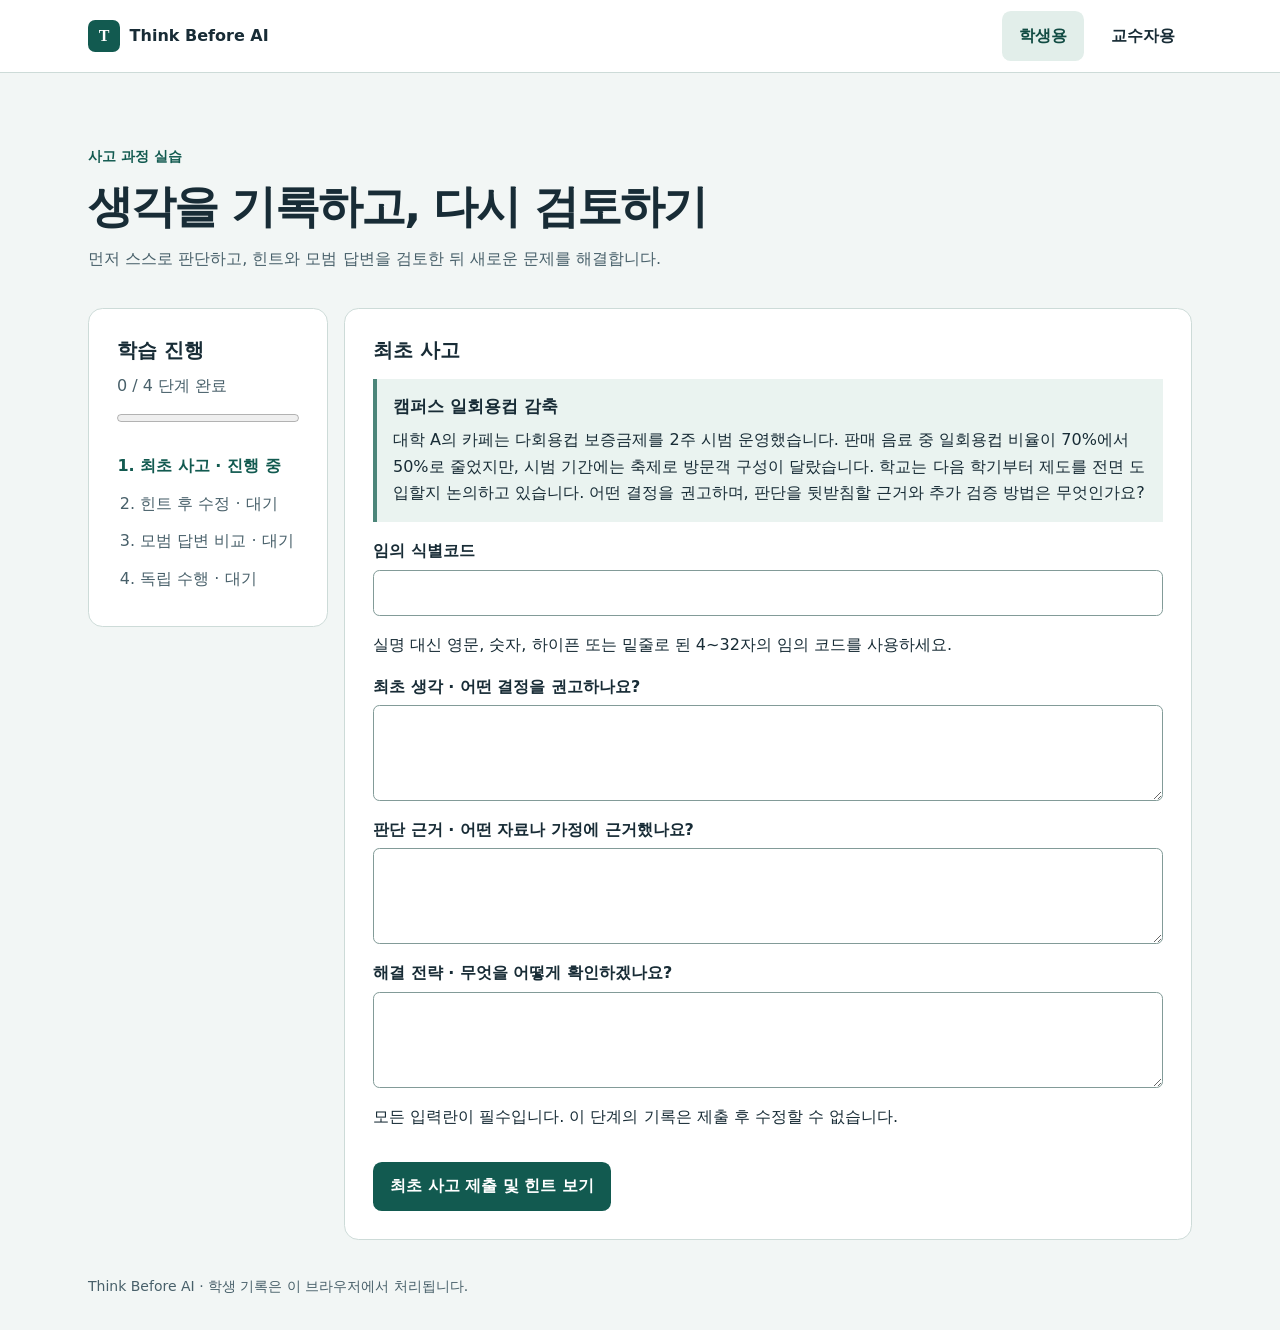
==== index.html @ c9b4195a "Publish Think Before AI" ====
<!doctype html>
<html lang="ko">
<head>
  <meta charset="utf-8">
  <meta name="viewport" content="width=device-width, initial-scale=1">
  <meta name="description" content="사고 과정과 독립 수행을 기록하고 평가하는 학습 도구">
  <title>Think Before AI</title>
  <link rel="stylesheet" href="./styles.css">
  <script defer src="./assignment.js"></script>
  <script defer src="./app.js"></script>
</head>
<body>
<header class="top"><div class="wrap bar">
  <a class="brand" href="./"><span class="mark" aria-hidden="true">T</span> Think Before AI</a>
  <div class="tabs" role="tablist" aria-label="사용자 화면">
    <button id="student-tab" role="tab" aria-controls="student" aria-selected="true">학생용</button>
    <button id="teacher-tab" role="tab" aria-controls="teacher" aria-selected="false" tabindex="-1">교수자용</button>
  </div>
</div></header>
<main class="wrap">
  <section id="student" role="tabpanel" aria-labelledby="student-tab">
    <div class="hero">
      <p class="eyebrow">사고 과정 실습</p>
      <h1>생각을 기록하고, 다시 검토하기</h1>
      <p>먼저 스스로 판단하고, 힌트와 모범 답변을 검토한 뒤 새로운 문제를 해결합니다.</p>
    </div>
    <div class="layout">
      <aside class="card progress">
        <h2>학습 진행</h2>
        <p id="progress-label" aria-live="polite"></p>
        <progress id="meter" max="4" value="0" aria-label="완료한 학습 단계"></progress>
        <ol id="steps"></ol>
      </aside>
      <div id="activity"></div>
    </div>
  </section>
  <section id="teacher" role="tabpanel" aria-labelledby="teacher-tab" hidden>
    <div class="hero">
      <p class="eyebrow">교수자 평가</p>
      <h1>사고 과정과 독립 수행 평가</h1>
      <p>학생의 기록을 근거로 수준을 선택하고 피드백을 작성하세요.</p>
    </div>
    <div class="card no-print">
      <h2>학생 기록 불러오기</h2>
      <label for="upload">학생 제출 JSON 파일 (최대 1 MiB)</label>
      <input id="upload" type="file" accept=".json,application/json" aria-describedby="import-status">
      <p id="import-status" role="status"></p>
    </div>
    <div id="assessment"></div>
  </section>
</main>
<footer class="wrap">Think Before AI · 학생 기록은 이 브라우저에서 처리됩니다.</footer>
</body>
</html>
---- styles.css ----
:root {
  color-scheme: light;
  --ink: #182c36;
  --muted: #48606a;
  --accent: #125a50;
  --line: #cddbd8;
  --wash: #f2f6f5;
  font-family: "Malgun Gothic", "Apple SD Gothic Neo", system-ui, sans-serif;
  color: var(--ink);
  background: var(--wash);
}
* { box-sizing: border-box; }
body { margin: 0; line-height: 1.65; }
[hidden] { display: none !important; }
.wrap { width: min(69rem, calc(100% - 2rem)); margin-inline: auto; }
.top { background: #fff; border-bottom: 1px solid var(--line); }
.bar, .tabs, .brand { display: flex; align-items: center; gap: .6rem; }
.bar { justify-content: space-between; min-height: 4.5rem; flex-wrap: wrap; padding-block: .55rem; }
.brand { color: inherit; text-decoration: none; font-weight: 800; }
.mark { display: grid; place-items: center; width: 2rem; height: 2rem; background: var(--accent); color: white; border-radius: .45rem; font-family: Georgia, serif; }
button, input, textarea, select { font: inherit; }
button { border: 1px solid transparent; border-radius: .55rem; background: var(--accent); color: white; font-weight: 700; padding: .65rem 1rem; cursor: pointer; min-height: 44px; }
button:disabled { opacity: .55; cursor: default; }
.tabs button { background: white; color: var(--ink); }
.tabs [aria-selected="true"] { background: #e2eeea; color: #114b43; }
:focus-visible { outline: 3px solid #176b9e; outline-offset: 3px; }
.hero { padding-block: clamp(1.6rem, 5vw, 3.9rem) 1.6rem; }
.hero p { margin: .6rem 0; color: var(--muted); }
.hero .eyebrow { color: var(--accent); font-weight: 800; font-size: .875rem; }
h1, h2, h3 { line-height: 1.3; margin: 0 0 .65rem; overflow-wrap: anywhere; }
h1 { font-size: clamp(1.7rem, 4vw, 2.8rem); letter-spacing: -.04em; }
h2 { font-size: 1.25rem; }
h3 { font-size: 1.06rem; }
.layout { display: grid; grid-template-columns: minmax(0, 15rem) minmax(0, 1fr); gap: 1rem; align-items: start; }
.card { background: white; border: 1px solid var(--line); border-radius: .9rem; padding: clamp(1rem, 3vw, 1.75rem); margin-bottom: 1rem; }
.progress p { margin: .35rem 0; color: var(--muted); }
progress { width: 100%; accent-color: var(--accent); }
ol { padding-left: 1.45rem; margin-bottom: 0; }
#steps li { padding-block: .35rem; color: var(--muted); }
#steps [aria-current] { color: var(--accent); font-weight: 800; }
.callout { background: #eaf3f0; border-left: 4px solid #4b8579; padding: 1rem; margin-block: 1rem; }
.callout p { margin: 0; }
label { display: block; font-weight: 700; margin: 1rem 0 .3rem; }
input, textarea, select { border: 1px solid #829b98; border-radius: .4rem; padding: .55rem .7rem; background: white; color: var(--ink); width: 100%; min-width: 0; }
textarea { display: block; min-height: 6rem; resize: vertical; }
form button, .actions { margin-top: 1rem; }
.actions { display: flex; flex-wrap: wrap; gap: .65rem; }
.record { white-space: pre-wrap; overflow-wrap: anywhere; }
details { border-top: 1px solid var(--line); padding: .75rem 0; }
summary { cursor: pointer; font-weight: 700; }
fieldset { min-width: 0; border: 1px solid var(--line); border-radius: .5rem; margin: 1.2rem 0; padding: 1rem; }
legend { font-weight: 800; padding-inline: .4rem; }
.rubric { margin-top: 1rem; }
.rubric li { margin-bottom: .5rem; }
.error { color: #a52229; font-weight: 650; }
.error:empty, #import-status:empty { display: none; }
footer { color: var(--muted); font-size: .875rem; padding-block: 1.2rem 2rem; }
@media (max-width: 700px) {
  .layout { grid-template-columns: minmax(0, 1fr); gap: 0; }
  #steps { display: grid; grid-template-columns: repeat(2, minmax(0, 1fr)); gap: 0 1.25rem; }
}
@media print {
  :root { background: white; color: black; }
  body:not(.printing) .top, footer, .no-print { display: none !important; }
  body.printing > :not(#print-report) { display: none !important; }
  #print-report { display: block !important; }
  .card { border: none; padding: 0; }
  h2, h3 { break-after: avoid; }
}
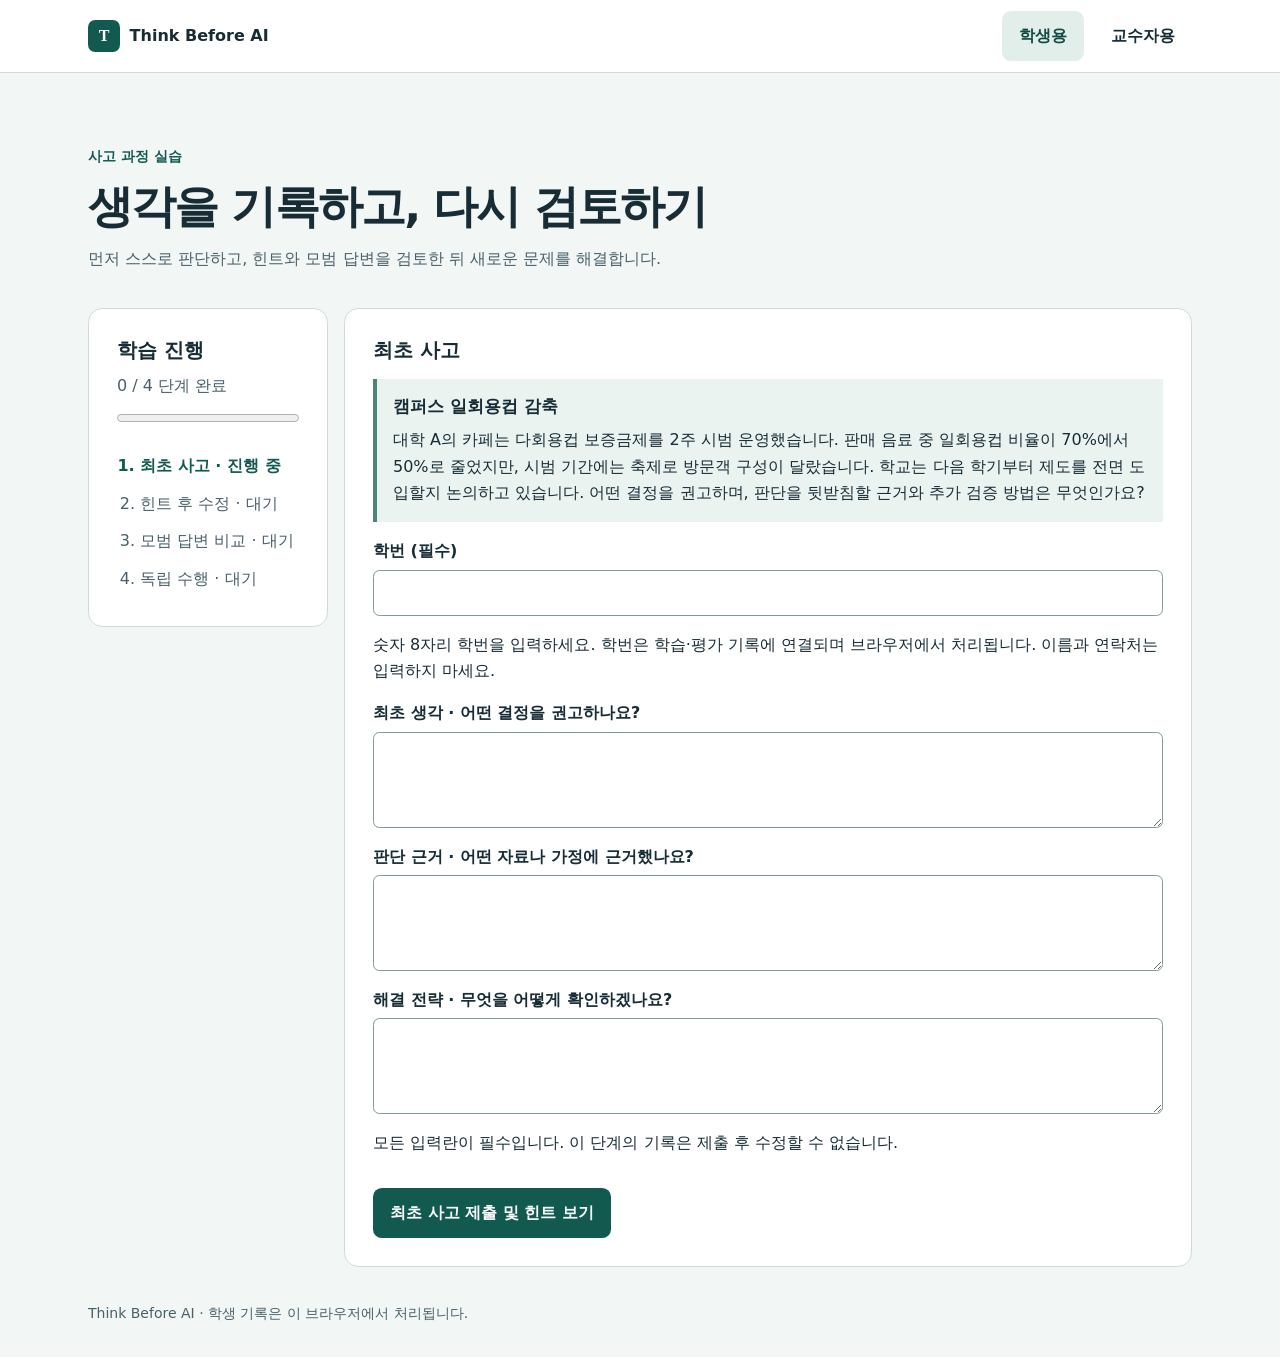
==== commit cd108cff: "Use student numbers and add privacy-aware exports" ====
--- a/index.html
+++ b/index.html
@@ -42,13 +42,21 @@
     </div>
     <div class="card no-print">
       <h2>학생 기록 불러오기</h2>
-      <label for="upload">학생 제출 JSON 파일 (최대 1 MiB)</label>
-      <input id="upload" type="file" accept=".json,application/json" aria-describedby="import-status">
-      <p id="import-status" role="status"></p>
+      <label for="upload">학생 제출 JSON 파일 (여러 개 선택 가능, 파일당 최대 1 MiB)</label>
+      <input id="upload" type="file" multiple accept=".json,application/json" aria-describedby="import-status">
+      <p id="import-status" role="status">미제출 · 학생 기록 파일을 불러오면 평가를 시작할 수 있습니다.</p>
     </div>
+    <section id="record-browser" class="card no-print" hidden>
+      <h2>학생 기록 검색</h2>
+      <label for="student-search">학번 검색</label>
+      <input id="student-search" type="search" autocomplete="off" aria-describedby="search-status">
+      <p id="search-status" role="status"></p>
+      <label for="student-record">평가할 기록</label>
+      <select id="student-record"></select>
+    </section>
     <div id="assessment"></div>
   </section>
 </main>
 <footer class="wrap">Think Before AI · 학생 기록은 이 브라우저에서 처리됩니다.</footer>
 </body>
-</html>
+</html>
--- a/styles.css
+++ b/styles.css
@@ -59,6 +59,49 @@
   .layout { grid-template-columns: minmax(0, 1fr); gap: 0; }
   #steps { display: grid; grid-template-columns: repeat(2, minmax(0, 1fr)); gap: 0 1.25rem; }
 }
+.secondary {
+  margin-top: 1rem;
+  background: white;
+  color: var(--accent);
+  border-color: var(--accent);
+}
+.status-guide { padding-inline-start: 1.4rem; }
+.status-guide li { margin-block: .35rem; }
+.evidence-layout, .grading-layout {
+  display: grid;
+  grid-template-columns: repeat(2, minmax(0, 1fr));
+  gap: 1rem;
+  align-items: start;
+}
+.criterion { padding: clamp(.75rem, 2.5vw, 1.3rem); }
+.criterion .rubric { margin-top: .5rem; }
+.criterion-evidence {
+  background: var(--wash);
+  border-radius: .55rem;
+  padding: .85rem;
+  overflow-wrap: anywhere;
+}
+.criterion-evidence .record { margin-bottom: 0; }
+.evidence-time {
+  font-size: .875rem;
+  color: var(--muted);
+  margin-block: .3rem;
+}
+.criterion-score {
+  margin-block: .55rem;
+  font-weight: 700;
+  font-variant-numeric: tabular-nums;
+}
+.assessment-total {
+  padding: .8rem 1rem;
+  background: #eaf3f0;
+  border-radius: .5rem;
+  font-weight: 800;
+  font-variant-numeric: tabular-nums;
+}
+@media (max-width: 700px) {
+  .evidence-layout, .grading-layout { grid-template-columns: minmax(0, 1fr); }
+}
 @media print {
   :root { background: white; color: black; }
   body:not(.printing) .top, footer, .no-print { display: none !important; }
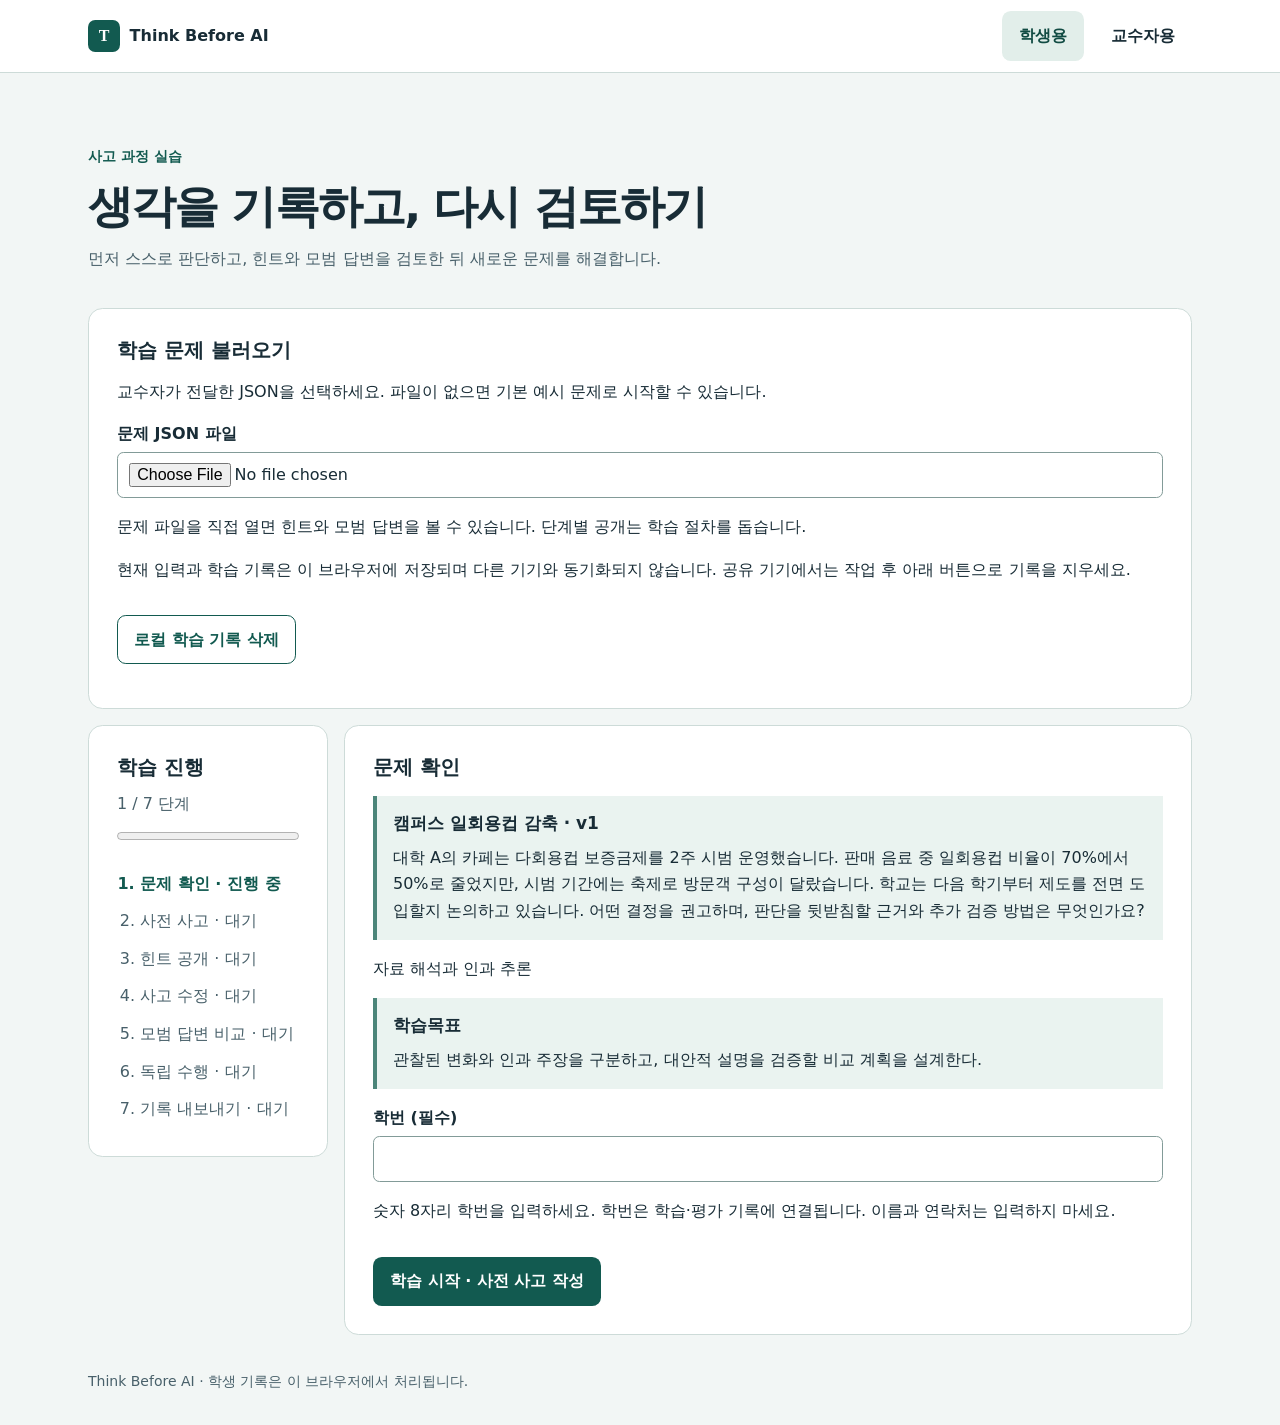
==== commit 294395f5: "Add versioned problem management and local learning records" ====
--- a/index.html
+++ b/index.html
@@ -8,6 +8,7 @@
   <link rel="stylesheet" href="./styles.css">
   <script defer src="./assignment.js"></script>
   <script defer src="./app.js"></script>
+  <script defer src="./problems.js"></script>
 </head>
 <body>
 <header class="top"><div class="wrap bar">
@@ -24,11 +25,21 @@
       <h1>생각을 기록하고, 다시 검토하기</h1>
       <p>먼저 스스로 판단하고, 힌트와 모범 답변을 검토한 뒤 새로운 문제를 해결합니다.</p>
     </div>
+    <section class="card">
+      <h2>학습 문제 불러오기</h2>
+      <p>교수자가 전달한 JSON을 선택하세요. 파일이 없으면 기본 예시 문제로 시작할 수 있습니다.</p>
+      <label for="student-problem-file">문제 JSON 파일</label>
+      <input id="student-problem-file" type="file" accept=".json,application/json">
+      <p>문제 파일을 직접 열면 힌트와 모범 답변을 볼 수 있습니다. 단계별 공개는 학습 절차를 돕습니다.</p>
+      <p>현재 입력과 학습 기록은 이 브라우저에 저장되며 다른 기기와 동기화되지 않습니다. 공유 기기에서는 작업 후 아래 버튼으로 기록을 지우세요.</p>
+      <button id="clear-student" class="secondary" type="button">로컬 학습 기록 삭제</button>
+      <p id="student-file-status" role="status"></p>
+    </section>
     <div class="layout">
       <aside class="card progress">
         <h2>학습 진행</h2>
         <p id="progress-label" aria-live="polite"></p>
-        <progress id="meter" max="4" value="0" aria-label="완료한 학습 단계"></progress>
+        <progress id="meter" max="7" value="0" aria-label="완료한 학습 단계"></progress>
         <ol id="steps"></ol>
       </aside>
       <div id="activity"></div>
@@ -41,7 +52,64 @@
       <p>학생의 기록을 근거로 수준을 선택하고 피드백을 작성하세요.</p>
     </div>
     <div class="card no-print">
+      <label for="review-menu">교수자 메뉴</label>
+      <select id="review-menu">
+        <option value="problems">문제 관리</option>
+        <option value="assessment">학생 기록 평가</option>
+      </select>
+    </div>
+    <section id="problem-manager" class="card no-print">
+      <h2>문제 관리</h2>
+      <p>문제는 현재 브라우저에 저장됩니다. 저장한 문제를 학생에게 배포하려면 JSON 파일을 전달하세요.</p>
+      <label for="problem-list">저장된 문제</label>
+      <select id="problem-list"></select>
+      <div class="actions">
+        <button id="new-problem" type="button">새 문제</button>
+        <button id="duplicate-problem" type="button">복제</button>
+        <button id="delete-problem" type="button">삭제</button>
+        <button id="preview-problem" type="button">저장본 미리보기</button>
+        <button id="export-problem" type="button">문제 JSON 다운로드</button>
+      </div>
+      <p>배포용 파일에는 힌트와 모범 답변이 들어 있습니다. 학생은 파일을 직접 열어 내용을 볼 수 있습니다.</p>
+      <div id="problem-preview" tabindex="-1" hidden></div>
+      <form id="problem-form">
+        <fieldset>
+          <legend>문제 등록 및 편집</legend>
+          <div id="problem-fields"></div>
+        </fieldset>
+        <fieldset>
+          <legend>학번 형식</legend>
+          <p>예를 들어 숫자 8자리는 [0-9]{8}, 영문 1자와 숫자 7자리는 [A-Z][0-9]{7}입니다.</p>
+          <label for="number-pattern">학번 패턴</label>
+          <input id="number-pattern" type="text" maxlength="120">
+          <label for="number-length">최대 길이</label>
+          <input id="number-length" type="number" min="1" max="40" step="1">
+          <label for="number-keyboard">모바일 키보드</label>
+          <select id="number-keyboard"><option value="numeric">숫자</option><option value="text">문자</option></select>
+          <label for="number-instructions">학번 입력 안내</label>
+          <input id="number-instructions" type="text" maxlength="200">
+        </fieldset>
+        <fieldset>
+          <legend>단계별 힌트</legend>
+          <label for="hint-count">힌트 개수 (1~10)</label>
+          <input id="hint-count" type="number" min="1" max="10" step="1">
+          <div id="hint-editor"></div>
+        </fieldset>
+        <fieldset>
+          <legend>문제별 평가 루브릭</legend>
+          <div id="rubric-editor"></div>
+          <p id="weight-total" role="status"></p>
+          <button id="restore-rubric" type="button">기본 루브릭 복원</button>
+        </fieldset>
+        <button id="save-problem" type="submit">문제 저장</button>
+        <p id="problem-status" role="status"></p>
+      </form>
+    </section>
+    <div id="teacher-assessment" hidden>
+    <div class="card no-print">
       <h2>학생 기록 불러오기</h2>
+      <p>평가는 현재 브라우저에 저장됩니다. 같은 제출 파일을 다시 불러오면 평가를 이어갈 수 있습니다. 제출 파일을 공개 GitHub 저장소에 올리지 마세요.</p>
+      <button id="clear-evaluations" type="button" class="secondary">로컬 평가와 불러온 기록 삭제</button>
       <label for="upload">학생 제출 JSON 파일 (여러 개 선택 가능, 파일당 최대 1 MiB)</label>
       <input id="upload" type="file" multiple accept=".json,application/json" aria-describedby="import-status">
       <p id="import-status" role="status">미제출 · 학생 기록 파일을 불러오면 평가를 시작할 수 있습니다.</p>
@@ -55,6 +123,7 @@
       <select id="student-record"></select>
     </section>
     <div id="assessment"></div>
+    </div>
   </section>
 </main>
 <footer class="wrap">Think Before AI · 학생 기록은 이 브라우저에서 처리됩니다.</footer>
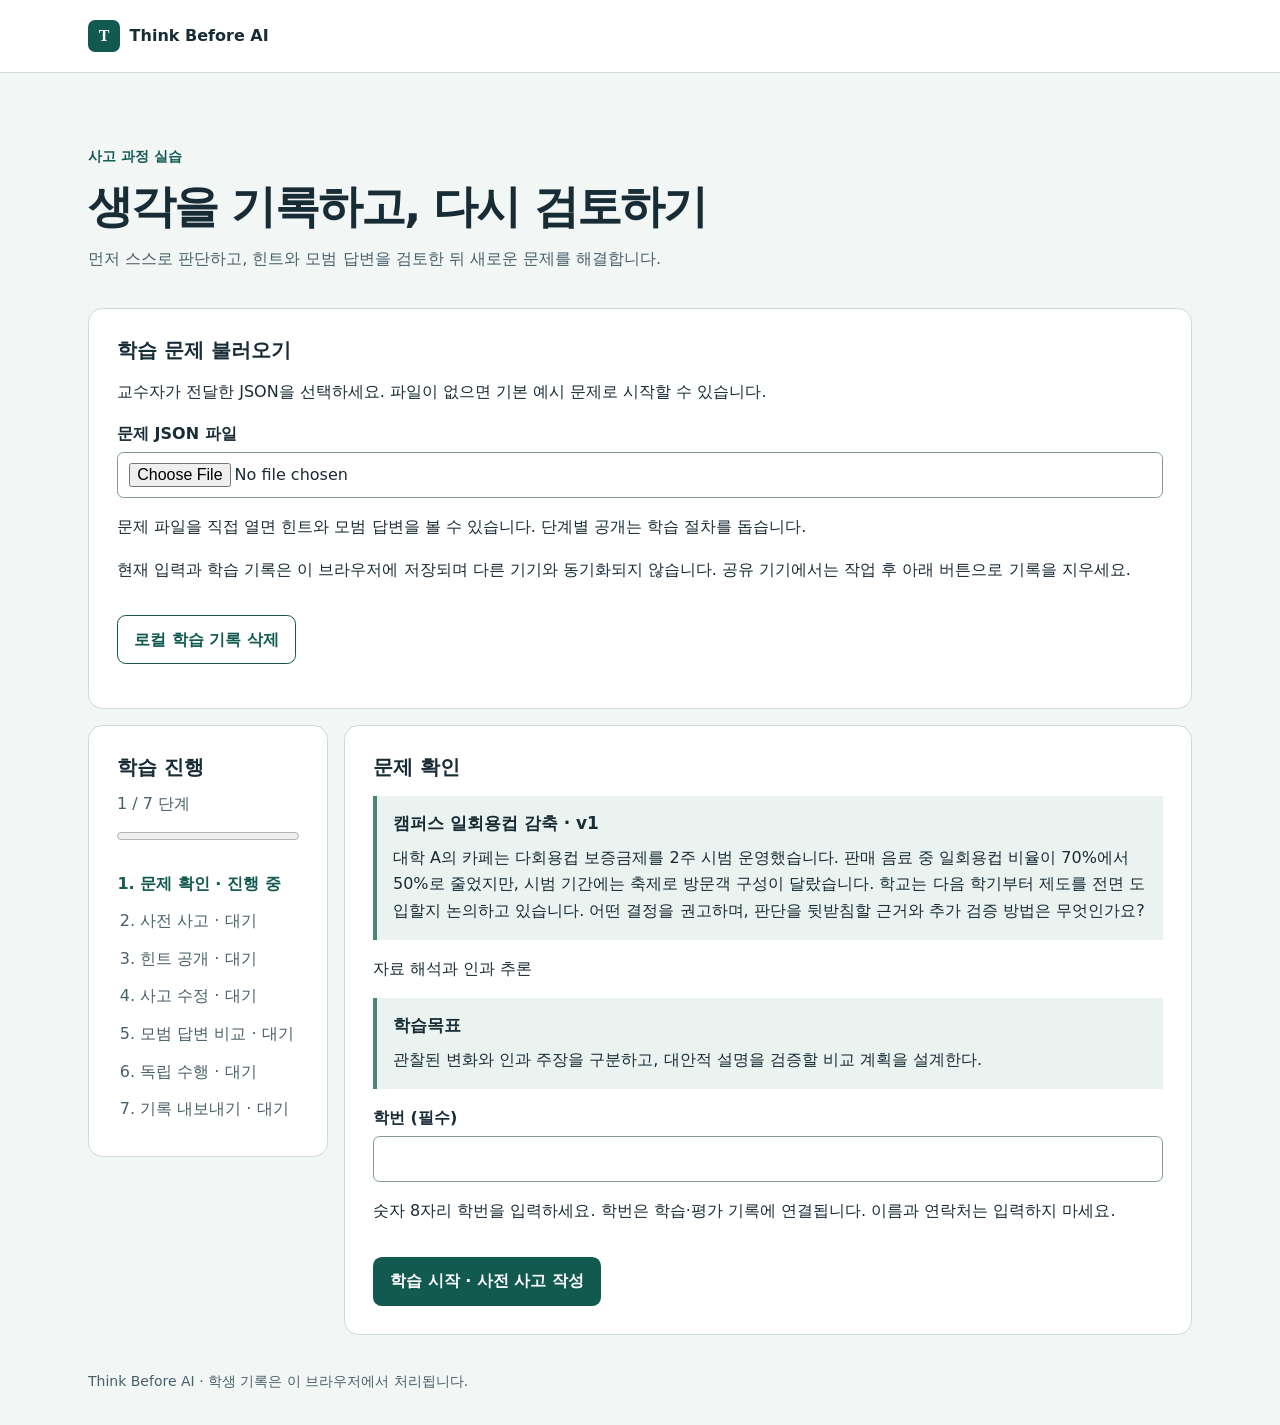
==== commit d7864a93: "Separate student entry and shared page initialization" ====
--- a/index.html
+++ b/index.html
@@ -5,21 +5,17 @@
   <meta name="viewport" content="width=device-width, initial-scale=1">
   <meta name="description" content="사고 과정과 독립 수행을 기록하고 평가하는 학습 도구">
   <title>Think Before AI</title>
-  <link rel="stylesheet" href="./styles.css">
-  <script defer src="./assignment.js"></script>
-  <script defer src="./app.js"></script>
-  <script defer src="./problems.js"></script>
+  <link rel="stylesheet" href="./styles.css?v=20261121.2">
+  <script defer src="./assignment.js?v=20261121.2"></script>
+  <script defer src="./app.js?v=20261121.2"></script>
+  <script defer src="./problems.js?v=20261121.2"></script>
 </head>
 <body>
 <header class="top"><div class="wrap bar">
   <a class="brand" href="./"><span class="mark" aria-hidden="true">T</span> Think Before AI</a>
-  <div class="tabs" role="tablist" aria-label="사용자 화면">
-    <button id="student-tab" role="tab" aria-controls="student" aria-selected="true">학생용</button>
-    <button id="teacher-tab" role="tab" aria-controls="teacher" aria-selected="false" tabindex="-1">교수자용</button>
-  </div>
 </div></header>
 <main class="wrap">
-  <section id="student" role="tabpanel" aria-labelledby="student-tab">
+  <section id="student">
     <div class="hero">
       <p class="eyebrow">사고 과정 실습</p>
       <h1>생각을 기록하고, 다시 검토하기</h1>
@@ -45,86 +41,6 @@
       <div id="activity"></div>
     </div>
   </section>
-  <section id="teacher" role="tabpanel" aria-labelledby="teacher-tab" hidden>
-    <div class="hero">
-      <p class="eyebrow">교수자 평가</p>
-      <h1>사고 과정과 독립 수행 평가</h1>
-      <p>학생의 기록을 근거로 수준을 선택하고 피드백을 작성하세요.</p>
-    </div>
-    <div class="card no-print">
-      <label for="review-menu">교수자 메뉴</label>
-      <select id="review-menu">
-        <option value="problems">문제 관리</option>
-        <option value="assessment">학생 기록 평가</option>
-      </select>
-    </div>
-    <section id="problem-manager" class="card no-print">
-      <h2>문제 관리</h2>
-      <p>문제는 현재 브라우저에 저장됩니다. 저장한 문제를 학생에게 배포하려면 JSON 파일을 전달하세요.</p>
-      <label for="problem-list">저장된 문제</label>
-      <select id="problem-list"></select>
-      <div class="actions">
-        <button id="new-problem" type="button">새 문제</button>
-        <button id="duplicate-problem" type="button">복제</button>
-        <button id="delete-problem" type="button">삭제</button>
-        <button id="preview-problem" type="button">저장본 미리보기</button>
-        <button id="export-problem" type="button">문제 JSON 다운로드</button>
-      </div>
-      <p>배포용 파일에는 힌트와 모범 답변이 들어 있습니다. 학생은 파일을 직접 열어 내용을 볼 수 있습니다.</p>
-      <div id="problem-preview" tabindex="-1" hidden></div>
-      <form id="problem-form">
-        <fieldset>
-          <legend>문제 등록 및 편집</legend>
-          <div id="problem-fields"></div>
-        </fieldset>
-        <fieldset>
-          <legend>학번 형식</legend>
-          <p>예를 들어 숫자 8자리는 [0-9]{8}, 영문 1자와 숫자 7자리는 [A-Z][0-9]{7}입니다.</p>
-          <label for="number-pattern">학번 패턴</label>
-          <input id="number-pattern" type="text" maxlength="120">
-          <label for="number-length">최대 길이</label>
-          <input id="number-length" type="number" min="1" max="40" step="1">
-          <label for="number-keyboard">모바일 키보드</label>
-          <select id="number-keyboard"><option value="numeric">숫자</option><option value="text">문자</option></select>
-          <label for="number-instructions">학번 입력 안내</label>
-          <input id="number-instructions" type="text" maxlength="200">
-        </fieldset>
-        <fieldset>
-          <legend>단계별 힌트</legend>
-          <label for="hint-count">힌트 개수 (1~10)</label>
-          <input id="hint-count" type="number" min="1" max="10" step="1">
-          <div id="hint-editor"></div>
-        </fieldset>
-        <fieldset>
-          <legend>문제별 평가 루브릭</legend>
-          <div id="rubric-editor"></div>
-          <p id="weight-total" role="status"></p>
-          <button id="restore-rubric" type="button">기본 루브릭 복원</button>
-        </fieldset>
-        <button id="save-problem" type="submit">문제 저장</button>
-        <p id="problem-status" role="status"></p>
-      </form>
-    </section>
-    <div id="teacher-assessment" hidden>
-    <div class="card no-print">
-      <h2>학생 기록 불러오기</h2>
-      <p>평가는 현재 브라우저에 저장됩니다. 같은 제출 파일을 다시 불러오면 평가를 이어갈 수 있습니다. 제출 파일을 공개 GitHub 저장소에 올리지 마세요.</p>
-      <button id="clear-evaluations" type="button" class="secondary">로컬 평가와 불러온 기록 삭제</button>
-      <label for="upload">학생 제출 JSON 파일 (여러 개 선택 가능, 파일당 최대 1 MiB)</label>
-      <input id="upload" type="file" multiple accept=".json,application/json" aria-describedby="import-status">
-      <p id="import-status" role="status">미제출 · 학생 기록 파일을 불러오면 평가를 시작할 수 있습니다.</p>
-    </div>
-    <section id="record-browser" class="card no-print" hidden>
-      <h2>학생 기록 검색</h2>
-      <label for="student-search">학번 검색</label>
-      <input id="student-search" type="search" autocomplete="off" aria-describedby="search-status">
-      <p id="search-status" role="status"></p>
-      <label for="student-record">평가할 기록</label>
-      <select id="student-record"></select>
-    </section>
-    <div id="assessment"></div>
-    </div>
-  </section>
 </main>
 <footer class="wrap">Think Before AI · 학생 기록은 이 브라우저에서 처리됩니다.</footer>
 </body>
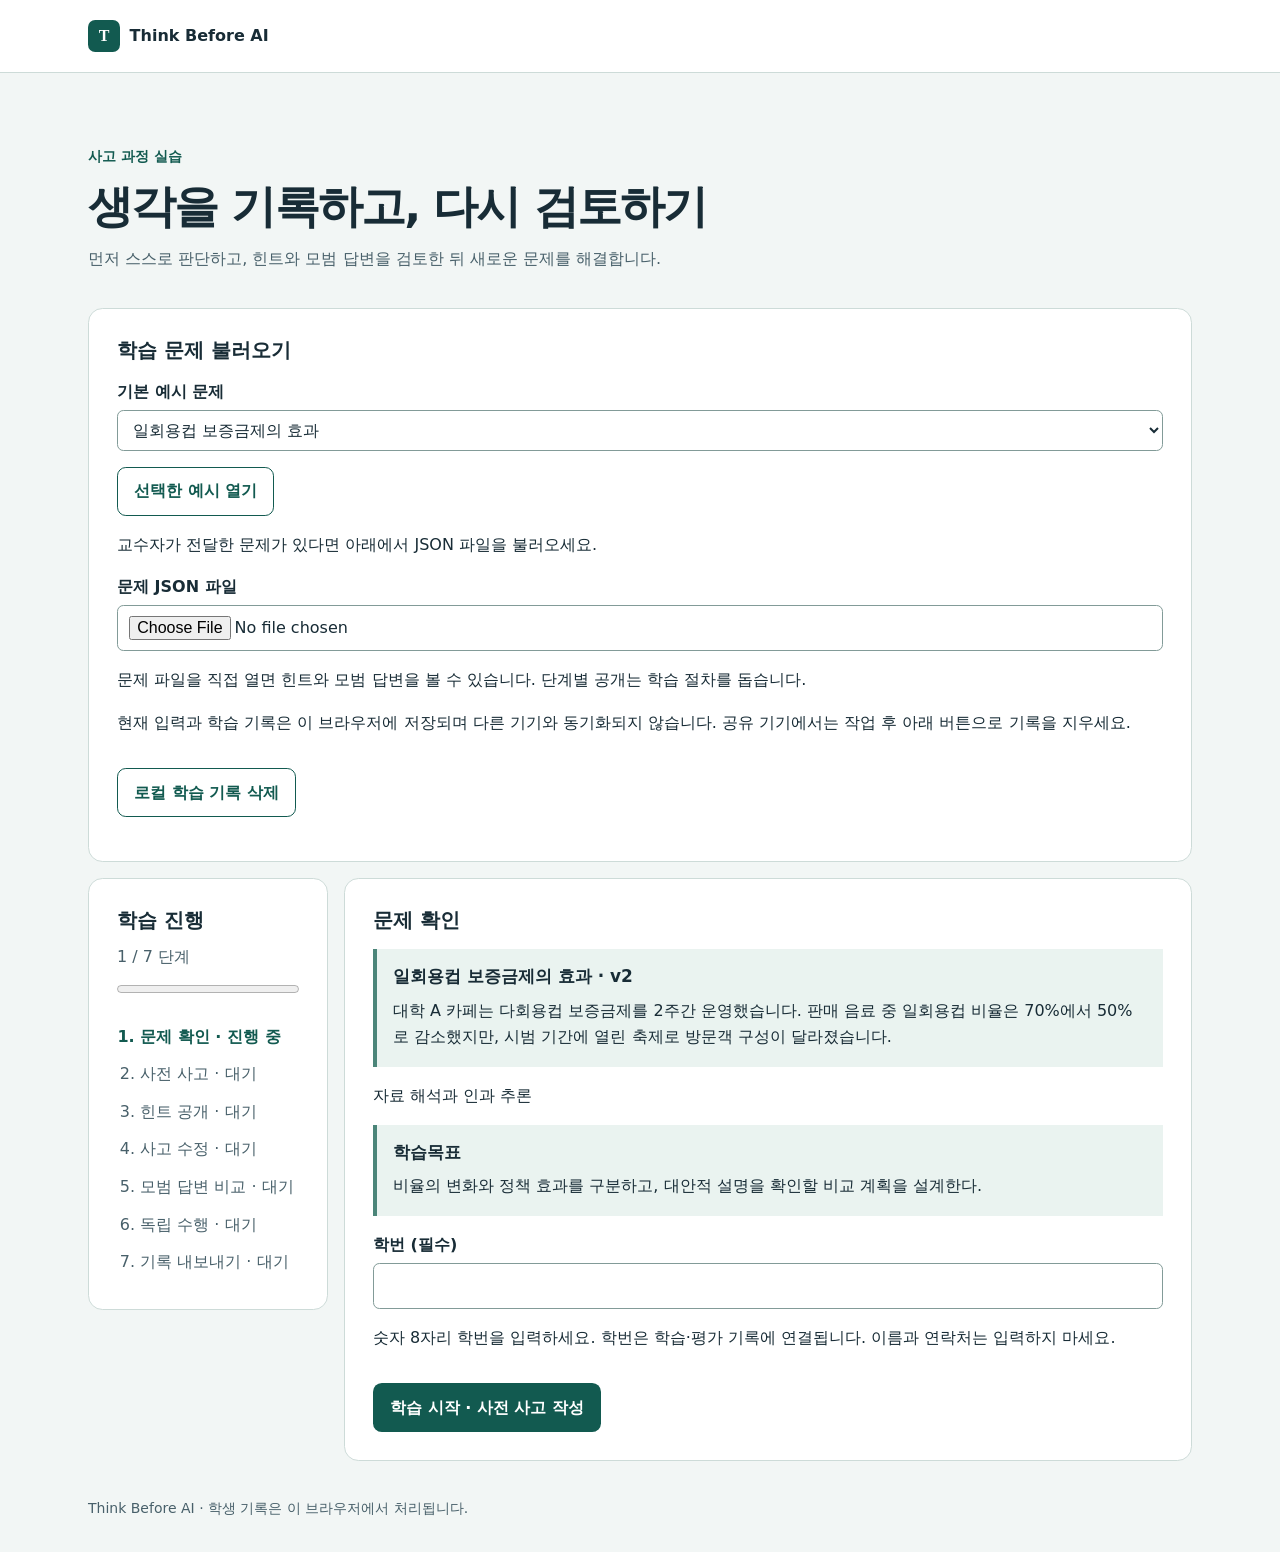
==== commit d2073d34: "Add four selectable default learning cases" ====
--- a/index.html
+++ b/index.html
@@ -5,10 +5,11 @@
   <meta name="viewport" content="width=device-width, initial-scale=1">
   <meta name="description" content="사고 과정과 독립 수행을 기록하고 평가하는 학습 도구">
   <title>Think Before AI</title>
-  <link rel="stylesheet" href="./styles.css?v=20261121.2">
-  <script defer src="./assignment.js?v=20261121.2"></script>
-  <script defer src="./app.js?v=20261121.2"></script>
-  <script defer src="./problems.js?v=20261121.2"></script>
+  <link rel="stylesheet" href="./styles.css?v=20261121.3">
+  <script defer src="./assignment.js?v=20261121.3"></script>
+  <script defer src="./app.js?v=20261121.3"></script>
+  <script defer src="./examples.js?v=20261121.3"></script>
+  <script defer src="./problems.js?v=20261121.3"></script>
 </head>
 <body>
 <header class="top"><div class="wrap bar">
@@ -23,7 +24,10 @@
     </div>
     <section class="card">
       <h2>학습 문제 불러오기</h2>
-      <p>교수자가 전달한 JSON을 선택하세요. 파일이 없으면 기본 예시 문제로 시작할 수 있습니다.</p>
+      <label for="student-example">기본 예시 문제</label>
+      <select id="student-example"><option value="">예시 선택</option></select>
+      <button id="load-example" class="secondary" type="button">선택한 예시 열기</button>
+      <p>교수자가 전달한 문제가 있다면 아래에서 JSON 파일을 불러오세요.</p>
       <label for="student-problem-file">문제 JSON 파일</label>
       <input id="student-problem-file" type="file" accept=".json,application/json">
       <p>문제 파일을 직접 열면 힌트와 모범 답변을 볼 수 있습니다. 단계별 공개는 학습 절차를 돕습니다.</p>
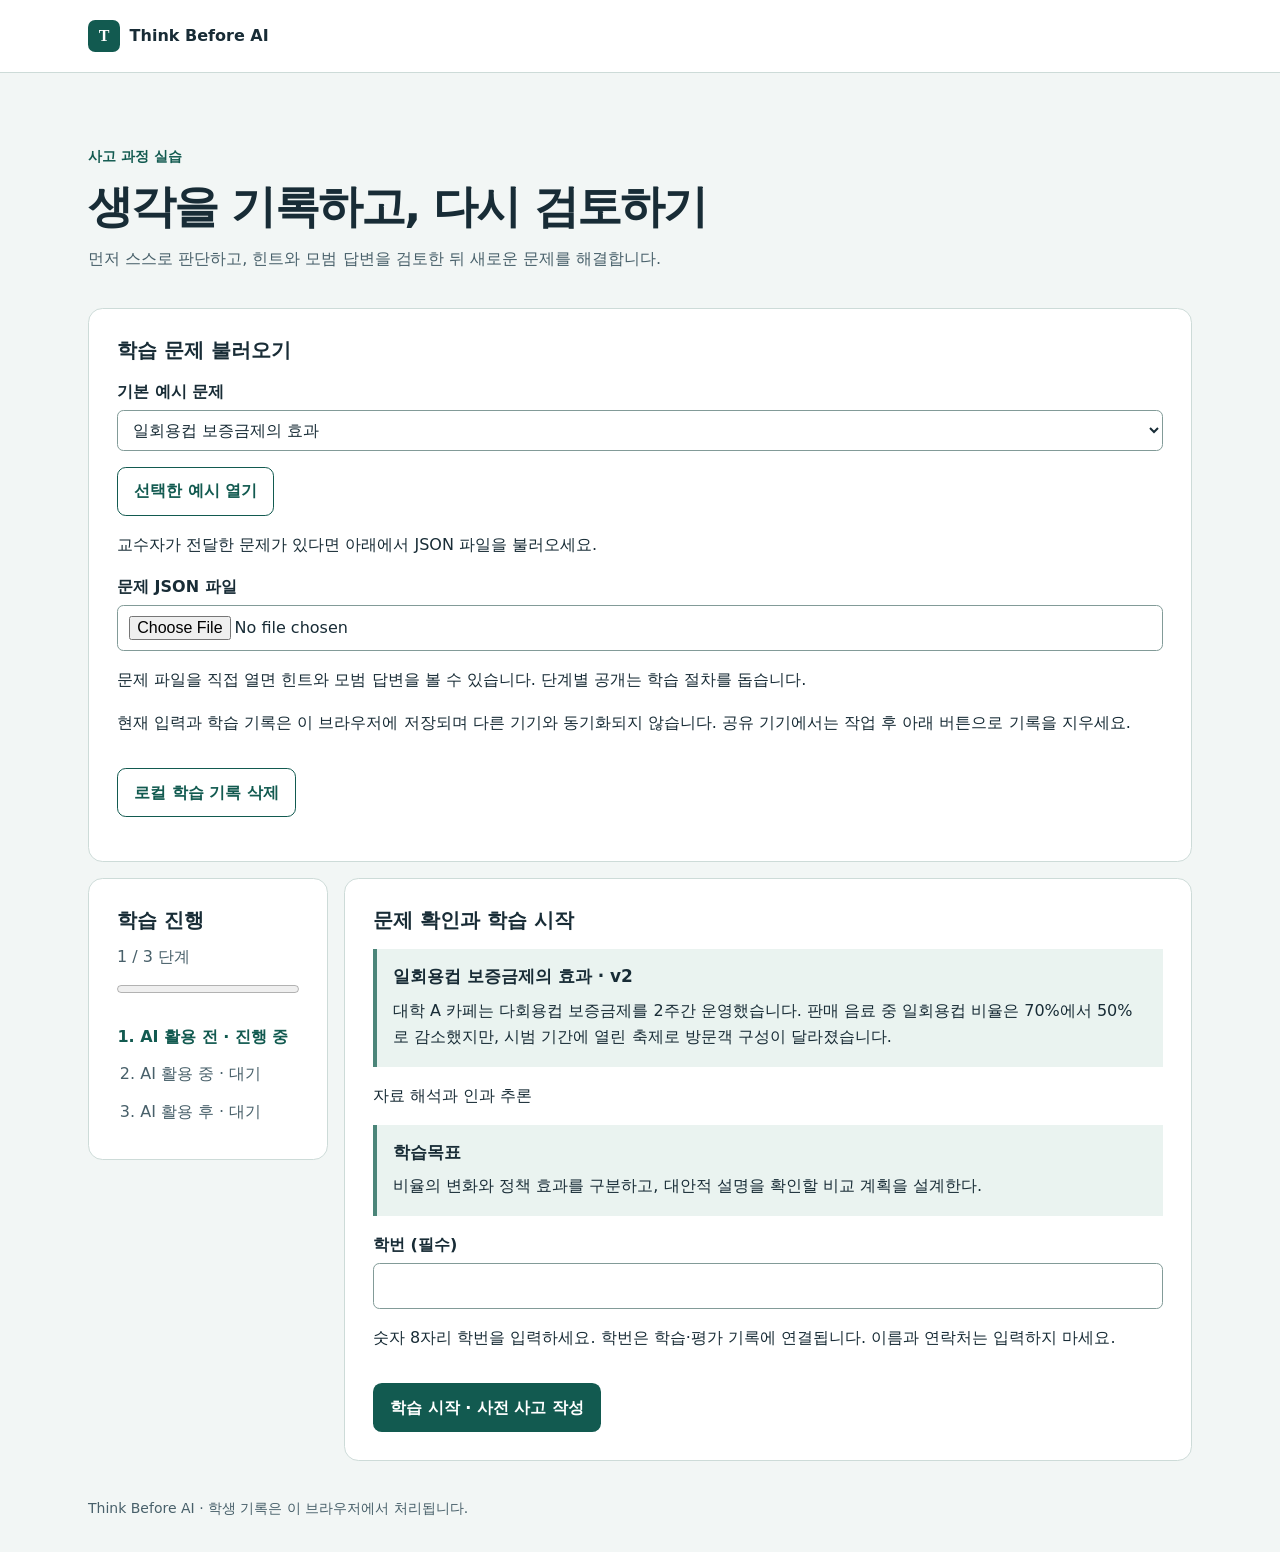
==== commit 6f2b29d3: "Add AI learning phases and integrated RPI assessment" ====
--- a/index.html
+++ b/index.html
@@ -5,11 +5,11 @@
   <meta name="viewport" content="width=device-width, initial-scale=1">
   <meta name="description" content="사고 과정과 독립 수행을 기록하고 평가하는 학습 도구">
   <title>Think Before AI</title>
-  <link rel="stylesheet" href="./styles.css?v=20261121.3">
-  <script defer src="./assignment.js?v=20261121.3"></script>
-  <script defer src="./app.js?v=20261121.3"></script>
-  <script defer src="./examples.js?v=20261121.3"></script>
-  <script defer src="./problems.js?v=20261121.3"></script>
+  <link rel="stylesheet" href="./styles.css?v=20261122.1">
+  <script defer src="./assignment.js?v=20261122.1"></script>
+  <script defer src="./app.js?v=20261122.1"></script>
+  <script defer src="./examples.js?v=20261122.1"></script>
+  <script defer src="./problems.js?v=20261122.1"></script>
 </head>
 <body>
 <header class="top"><div class="wrap bar">
@@ -39,7 +39,7 @@
       <aside class="card progress">
         <h2>학습 진행</h2>
         <p id="progress-label" aria-live="polite"></p>
-        <progress id="meter" max="7" value="0" aria-label="완료한 학습 단계"></progress>
+        <progress id="meter" max="3" value="0" aria-label="완료한 학습 단계"></progress>
         <ol id="steps"></ol>
       </aside>
       <div id="activity"></div>
